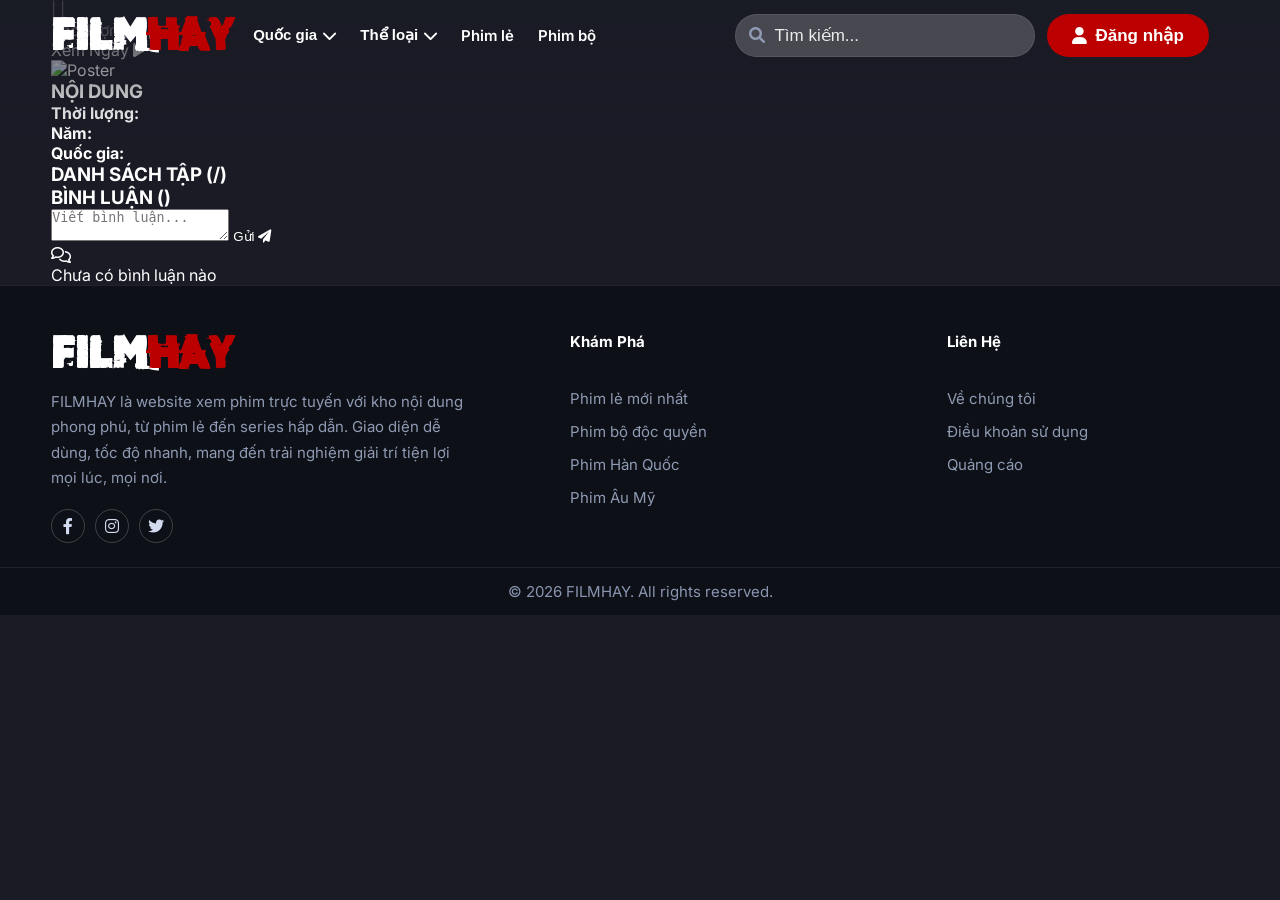
==== pages/detail.html @ 6cd1fcf9 "Add detail.html for movie detail page" ====
<!DOCTYPE html>
<html lang="vi">
<head>
    <meta charset="UTF-8">
    <meta name="viewport" content="width=device-width, initial-scale=1.0">
    <title>Chi tiết phim - FILMHAY</title>


    <link href="https://fonts.googleapis.com/css2?family=Inter:wght@400;500;600;700&display=swap" rel="stylesheet">
    <link rel="stylesheet" href="https://cdnjs.cloudflare.com/ajax/libs/font-awesome/6.0.0/css/all.min.css">

    
    <link rel="stylesheet" href="../css/global.css">
    <link rel="stylesheet" href="../css/detail.css">

</head>

<body>

  <!-- HEADER -->
    <header class="navbar">
        <div class="header-container">
            <button class="mobile-menu-button" id="mobile-menu" aria-label="Mở menu" aria-expanded="false">
                <i class="fas fa-bars"></i>
            </button>

            <a class="logo" href="../index.html" aria-label="Về trang chủ FILMHAY">FILM<span>HAY</span></a>

            <nav class="nav-links" id="main-nav">
                <a href="#" class="mobile-menu-login"><i class="fas fa-user"></i> Đăng nhập</a>

                <div class="nav-dropdown" id="country-dropdown-wrap">
                    <button class="nav-filter-button" id="country-toggle" type="button" aria-expanded="false" aria-controls="country-menu">
                        Quốc gia <i class="fas fa-chevron-down"></i>
                    </button>
                    <div class="nav-dropdown-menu" id="country-menu" role="menu" aria-label="Danh sách quốc gia">
                        <a href="filter.html?filter=country&value=han" role="menuitem">Hàn Quốc</a>
                        <a href="filter.html?filter=country&value=trung" role="menuitem">Trung Quốc</a>
                        <a href="filter.html?filter=country&value=aumy" role="menuitem">Âu Mỹ</a>
                    </div>
                </div>

                <div class="nav-dropdown" id="genre-dropdown-wrap">
                    <button class="nav-filter-button" id="genre-toggle" type="button" aria-expanded="false" aria-controls="genre-menu">
                        Thể loại <i class="fas fa-chevron-down"></i>
                    </button>
                    <div class="nav-dropdown-menu" id="genre-menu" role="menu" aria-label="Danh sách thể loại">
                        <a href="filter.html?filter=genre&value=tinhcam" role="menuitem">Tình cảm</a>
                        <a href="filter.html?filter=genre&value=tamly" role="menuitem">Tâm lý</a>
                        <a href="filter.html?filter=genre&value=hinhsu" role="menuitem">Hình sự</a>
                        <a href="filter.html?filter=genre&value=hoathinh" role="menuitem">Hoạt hình</a>
                        <a href="filter.html?filter=genre&value=cotrang" role="menuitem">Cổ trang</a>
                    </div>
                </div>

                <a href="filter.html?filter=type&value=movie">Phim lẻ</a>
                <a href="filter.html?filter=type&value=series">Phim bộ</a>
            </nav>

            <div class="nav-right">
                <div class="search-bar header-search">
                    <input type="text" placeholder="Tìm kiếm...">
                    <i class="fas fa-search"></i>
                </div>

                <div class="header-actions">
                    <button class="login-button"><i class="fas fa-user"></i><span class="login-label">Đăng nhập</span></button>
                </div>
            </div>
        </div>
    </header>

<!-- ===== MAIN ===== -->
<main class="detail-container">
    <section class="movie-hero">
        <div class="hero-background" id="hero-bg"></div>
        <div class="container hero-content">
            <div class="movie-info-header">
                <h1 id="movie-title"></h1>
                <p class="movie-original-title" id="movie-sub-title"></p>
                
                <div class="movie-meta">
                    <span id="movie-country"></span>
                    <span class="separator">|</span>
                    <span id="movie-episodes"></span>
                    <span class="separator">|</span>
                    <p>Thời lượng:
                    <span id="banner-duration"></span>
                    </p>
                </div>
                <a href="#" class="btn-primary-red">
                    Xem Ngay <i class="fas fa-play"></i>
                </a>
            </div>

            <div class="movie-poster-card">
                <img id="movie-img" src="" alt="Poster">
            </div>
        </div>
    </section>

    <div class="container detail-grid">
        <div class="detail-left">
            <section class="info-section">
                <h3>NỘI DUNG</h3>
                <p id="movie-desc" class="desc-text"></p>
                
                <div class="movie-specs-list">
                    <p><strong>Thời lượng:</strong> <span id="spec-duration"></span></p>
                    <p><strong>Năm:</strong> <span id="spec-year"></span></p>
                    <p><strong>Quốc gia:</strong> <span id="spec-country"></span></p>
                </div>
            </section>
        </div>

        <aside class="detail-right">
            <section class="episode-section">
                <h3>DANH SÁCH TẬP (<span id="current-ep-display"></span>/<span id="total-ep-display" class="highlight-red"></span>)</h3>
                <div class="episode-grid" id="episode-list"></div>
            </section>

            <section class="comment-section">
                <h3>BÌNH LUẬN (<span id="comment-count" class="highlight-red"></span>)</h3>
                <div class="comment-input-area">
                    <textarea id="comment-text" placeholder="Viết bình luận..."></textarea>
                    <button id="btn-send-comment">Gửi <i class="fas fa-paper-plane"></i></button>
                </div>
                
                <div class="comments-display" id="comments-list">
                    <div class="empty-state">
                        <i class="far fa-comments"></i>
                        <p>Chưa có bình luận nào</p>
                    </div>
                </div>
            </section>
        </aside>
    </div>
</main>
<!-- ===== FOOTER ===== -->
     <footer class="footer">
        <div class="container footer-content">
            <div class="footer-about">
                <div class="logo">FILM<span>HAY</span></div>
                <p>FILMHAY là website xem phim trực tuyến với kho nội dung phong phú, từ phim lẻ đến series hấp dẫn. Giao diện dễ dùng, tốc độ nhanh, mang đến trải nghiệm giải trí tiện lợi mọi lúc, mọi nơi.</p>
                <div class="social-links">
                    <a href="#"><i class="fab fa-facebook-f"></i></a>
                    <a href="#"><i class="fab fa-instagram"></i></a>
                    <a href="#"><i class="fab fa-twitter"></i></a>
                </div>
            </div>

            <div class="footer-links">
                <h4>Khám Phá</h4>
                <ul>
                    <li><a href="pages/filter.html?filter=type&value=movie">Phim lẻ mới nhất</a></li>
                    <li><a href="pages/filter.html?filter=type&value=series">Phim bộ độc quyền</a></li>
                    <li><a href="pages/filter.html?filter=country&value=han">Phim Hàn Quốc</a></li>
                    <li><a href="pages/filter.html?filter=country&value=aumy">Phim Âu Mỹ</a></li>
                </ul>
            </div>

            <div class="footer-links">
                <h4>Liên Hệ</h4>
                <ul>
                    <li><a href="#">Về chúng tôi</a></li>
                    <li><a href="#">Điều khoản sử dụng</a></li>
                    <li><a href="#">Quảng cáo</a></li>
                </ul>
            </div>
        </div>
        <div class="footer-bottom">
            &copy; 2026 FILMHAY. All rights reserved.
        </div>
    </footer>


<script src="../js/detail.js"></script>
<script src="../js/global.js"></script>
</body>
</html>
---- css/global.css ----
:root {
    --primary: #BC0000;
    --bg-dark: #1A1B25;
    --card-dark: #1f222b;
    --text-main: #ffffff;
    --text-muted: #8f9bb3;
    --nav-height: 70px;
    --radius-md: 10px;
    --radius-lg: 14px;
    --dropdown-bg: #272938;
    --dropdown-item-fs: 17px;}

@font-face {
    font-family: 'BDStreetSign';
    src: local('BD StreetSign Sans'), url('../assets/fonts/BDStreetSignSans-AlmostRaised.otf') format('opentype');
    font-weight: 400;
    font-style: normal;
    font-display: block;}

@font-face {
    font-family: 'CutTheCrap';
    src: local('Cut The Crap'), local('CutTheCrap'), url('../assets/fonts/Cut%20the%20crap.ttf') format('truetype');
    font-weight: 400;
    font-style: normal;
    font-display: block;}

* {
    margin: 0;
    padding: 0;
    box-sizing: border-box;}

body {
    background: #1A1B25;
    color: var(--text-main);
    overflow-x: hidden;
    font-family: 'Inter', sans-serif;}

a {
    text-decoration: none;
    color: inherit;
    transition: all 0.25s ease;}

ul { list-style: none;}

button {
    cursor: pointer;
    border: none;
    outline: none;
    background: none;
    color: inherit;}

.container {
    width: min(92%, 1200px);
    margin: 0 auto;}

.search-bar, .header-search {width: 300px;}

.navbar {height: var(--nav-height); position: fixed; inset: 0 0 auto; z-index: 1000; background: transparent; transition: background 0.28s ease;}

.navbar::before {
    content: '';
    position: absolute;
    top: 0;
    left: 0;
    right: 0;
    height: 140px;
    background: linear-gradient(
        to bottom,
        #1A1B25D9 18%,
        #1A1B258A 44%,
        #1A1B2533 75%,
        #1A1B2500 100%);
    pointer-events: none;
    transition: opacity 0.28s ease;
    z-index: 0;}

.navbar.scrolled {background: #1A1B25;}

.navbar.scrolled::before { opacity: 0;}

.header-container {
    position: relative;
    z-index: 1;
    height: 100%;
    width: min(92%, 1200px);
    margin: 0 auto;
    display: grid;
    grid-template-columns: auto auto 1fr auto;
    align-items: center;
    gap: 20px;}

.logo {
    font-family: 'CutTheCrap', 'Inter', sans-serif;
    font-size: 45px;
    font-weight: 700;
    letter-spacing: 1px;
    line-height: 0.95;}

.logo span { color: var(--primary); }

.nav-links {
    display: flex;
    justify-content: center;
    gap: 24px;
    font-weight: 600;
    font-size: 15px;}

.nav-links a:hover, .nav-links .nav-filter-button:hover { color: var(--primary);}

.nav-dropdown {position: relative; display: flex; align-items: center;}

.nav-filter-button {display: inline-flex; align-items: center; gap: 6px; font-size: inherit; font-weight: inherit; color: inherit;}

.nav-dropdown-menu {
    position: absolute;
    top: calc(100% + 10px);
    left: 0;
    min-width: 170px;
    background: var(--dropdown-bg);
    border: 1px solid #FFFFFF14;
    border-radius: 8px;
    padding: 10px 0;
    display: grid;
    gap: 2px;
    opacity: 0;
    transform: translateY(6px);
    pointer-events: none;
    transition: opacity 0.18s ease, transform 0.18s ease;
    z-index: 1200;}

.nav-dropdown.open .nav-dropdown-menu {
    opacity: 1;
    transform: translateY(0);
    pointer-events: auto;}

.nav-dropdown-menu a {
    display: block;
    padding: 11px 18px;
    color: #FFFFFFD6;
    font-size: var(--dropdown-item-fs);
    font-weight: 500;}

.nav-dropdown-menu a:hover {
    background: #FFFFFF12;
    color: #ffffff;}

.search-bar {position: relative;}

.header-search {justify-self: end;}

.search-bar input {width: 100%; height: 43px; padding: 0 14px 0 38px; border: 1px solid #FFFFFF14; border-radius: 999px; background: #FFFFFF33; color: var(--text-main); font-size: 15px; font-weight: 400;}

.search-bar input:focus {
    outline: 2px solid #BC0000;
    outline-offset: -2px;
    border-color: #FFFFFF4D;
    background: #FFFFFF4D;}

.search-bar input::placeholder {
    color: #ffffffe6;
    font-size: 17px;
    font-weight: 400;
    opacity: 1;}

.search-bar i {position: absolute; left: 14px; top: 50%; transform: translateY(-50%); color: var(--text-muted);}

.header-actions, .nav-right {
    display: flex;
    align-items: center;
    gap: 12px;}

.nav-right {justify-self: end;}

.login-button {background: var(--primary); white-space: nowrap !important; color: var(--text-main); border-radius: 999px; width: auto; min-width: 140px; height: 43px; padding: 0 25px; display: inline-flex; align-items: center; justify-content: center; font-size: 17px; font-weight: 600;}

.login-button i {margin-right: 8px;}

.login-button .login-label { font-weight: 600 !important;}

.login-button:hover {transform: translateY(-1px);}

.user-info {
    color: #fff;
    display: flex;
    align-items: center;
    gap: 10px;
}

.user-name {
    font-weight: 600;
}

.logout-btn {
    background: var(--primary);
    color: #fff;
    border: none;
    padding: 0 16px;
    border-radius: 999px;
    cursor: pointer;
    font-weight: 600;
    font-size: 17px;
    line-height: 1.1;
    min-height: 43px;
}

.logout-btn:hover {
    filter: brightness(1.08);
}

.mobile-menu-button {display: none; width: 40px; height: 40px; border-radius: 50%; border: 1px solid #FFFFFF29;}

.mobile-menu-login {display: none;}

.mobile-nav-backdrop {
    display: none;
    position: fixed;
    inset: 0;
    background: #090A0E9E;
    z-index: 900;}

.footer {
    border-top: 1px solid #FFFFFF14;
    background: #0d1017;}

.footer-content {
    padding: 46px 0 24px;
    display: grid;
    grid-template-columns: 1.5fr 1fr 1fr;
    column-gap: 96px;
    row-gap: 24px;}

.footer-about p {
    margin-top: 14px;
    color: var(--text-muted);
    font-size: 15px;
    line-height: 1.7;
    max-width: 460px;}

.social-links {
    margin-top: 18px;
    display: flex;
    gap: 10px;}

.social-links a {width: 34px; height: 34px; border-radius: 50%; display: grid; place-items: center; border: 1px solid #FFFFFF33; color: #d3dbf0;}

.footer-links h4 {
    font-size: 15px;
    margin-bottom: 38px;}

.footer-links ul {
    display: grid;
    gap: 14px;
    color: var(--text-muted);
    font-size: 15px;}

.footer-links a:hover, .social-links a:hover {
    color: var(--primary);
    border-color: #BC000080;}

.footer-bottom {
    border-top: 1px solid #FFFFFF14;
    text-align: center;
    color: #8a95b0;
    font-size: 15px;
    padding: 14px 0;}

@media (min-width: 1440px) {
    .header-container {
        width: min(96%, 1760px);
        gap: 26px;}

    .nav-links {
        justify-content: flex-start;
        gap: 28px;
        font-size: 17px;}

    .nav-right {gap: 14px;}

    .search-bar input {font-size: 17px;}

    .search-bar input::placeholder {
        font-size: 17px;
        font-weight: 400;}

    .login-button {width: 168px; padding: 0;}
}

@media (max-width: 1100px) {
    .header-search {width: 220px;}
    .search-bar input {font-size: 13px;}
    .login-button {min-width: 120px; padding: 0 18px;}
}

@media (max-width: 1000px) {
    .footer-content {
        grid-template-columns: 1fr;
        text-align: center;
        padding: 44px 0 24px;
        row-gap: 36px;}

    .footer-about {
        margin-bottom: 0;}

    .footer-about p {
        margin-inline: auto;
        max-width: 760px;}

    .footer-links {
        margin-bottom: 0;}

    .footer-links h4 {margin-bottom: 24px;}

    .social-links {
        justify-content: center;
        margin-top: 22px;}
}

@media (max-width: 880px) {
    .mobile-menu-button {
        display: grid;
        place-items: center;}

    .nav-links {
        position: fixed;
        top: calc(var(--nav-height) + 8px);
        left: 12px;
        transform: translateY(-10px);
        width: min(calc(100% - 24px), 430px);
        background: #272c45;
        border: 1px solid #FFFFFF14;
        border-radius: 22px;
        padding: 20px 30px 24px;
        box-sizing: border-box;
        display: grid;
        grid-template-columns: 1fr 1fr;
        grid-auto-rows: minmax(40px, auto);
        gap: 18px 34px;
        opacity: 0;
        pointer-events: none;
        transition: opacity 0.2s ease, transform 0.2s ease;
        z-index: 1001;}

    .nav-links.open {
        opacity: 1;
        pointer-events: auto;
        transform: translateY(0);}

    .nav-links a:not(.mobile-menu-login), .nav-filter-button {
        font-size: 17px;
        font-weight: 700;
        color: #FFFFFFF2;
        text-align: center;
        justify-self: center;
        width: 100%;
        display: inline-flex;
        align-items: center;
        justify-content: center;
        line-height: 1.2;}

    .nav-links .nav-dropdown {
        width: 100%;
        justify-content: center;}

    .nav-links a .fa-chevron-down, .nav-links .nav-filter-button .fa-chevron-down {margin-left: 8px;}

    .mobile-menu-login {
        grid-column: 1 / -1;
        display: inline-flex;
        align-items: center;
        justify-content: center;
        gap: 10px;
        width: fit-content !important;
        margin: 2px auto 8px;
        padding: 9px 24px;
        border-radius: 999px;
        background: #BC0000;
        color: #ffffff;
        font-size: 17px;
        font-weight: 600;}

    .mobile-menu-login.mobile-user-info {
        width: fit-content !important;
        margin: 2px auto 8px;
        padding: 0;
        background: transparent;
        justify-content: center;
        gap: 12px;
    }

    .mobile-user-name {
        color: #FFFFFFF2;
        font-size: 17px;
        font-weight: 700;
    }

    .mobile-logout-btn {
        background: var(--primary);
        color: #fff;
        border: none;
        border-radius: 999px;
        min-height: 43px;
        padding: 0 18px;
        font-size: 17px;
        font-weight: 600;
        cursor: pointer;
    }

    .mobile-nav-backdrop.show {display: block;}

    .header-container {
        gap: 10px;
        width: min(95%, 1200px);}

    .header-search {width: 300px;}

    .header-actions {display: none;}

    .login-button {display: none;}
}

@media (max-width: 640px) {
    :root { --nav-height: 62px;}

    .logo {font-size: 39px;}

    .header-container {
        grid-template-columns: auto auto 1fr;
        gap: 8px;
        width: 96%;}

    .header-search {width: 192px;}

    .header-actions {display: none;}

    .search-bar input {
        font-size: 13px;
        padding: 8px 10px 8px 32px;}

    .search-bar i {
        left: 11px;
        font-size: 12px;}

    .nav-links {
        left: 8px;
        width: min(calc(100% - 16px), 360px);
        padding: 18px 20px 20px;
        grid-auto-rows: minmax(38px, auto);
        gap: 14px 16px;
        border-radius: 20px;}

    .nav-links a:not(.mobile-menu-login),
    .nav-filter-button {
        font-size: 15px;}

    .mobile-menu-login {
        padding: 8px 18px;
        margin-bottom: 4px;}

    .mobile-user-name {
        font-size: 15px;
    }

    .mobile-logout-btn {
        min-height: 38px;
        padding: 0 14px;
        font-size: 15px;
    }

    .footer-content {
        grid-template-columns: 1fr;
        text-align: center;
        padding: 36px 0 18px;
        row-gap: 30px;}

    .footer-about p {margin-inline: auto;}

    .social-links {justify-content: center;}
}

@media (max-width: 440px) {
    .logo {font-size: 34px;}

    .header-search {width: 120px;}
}
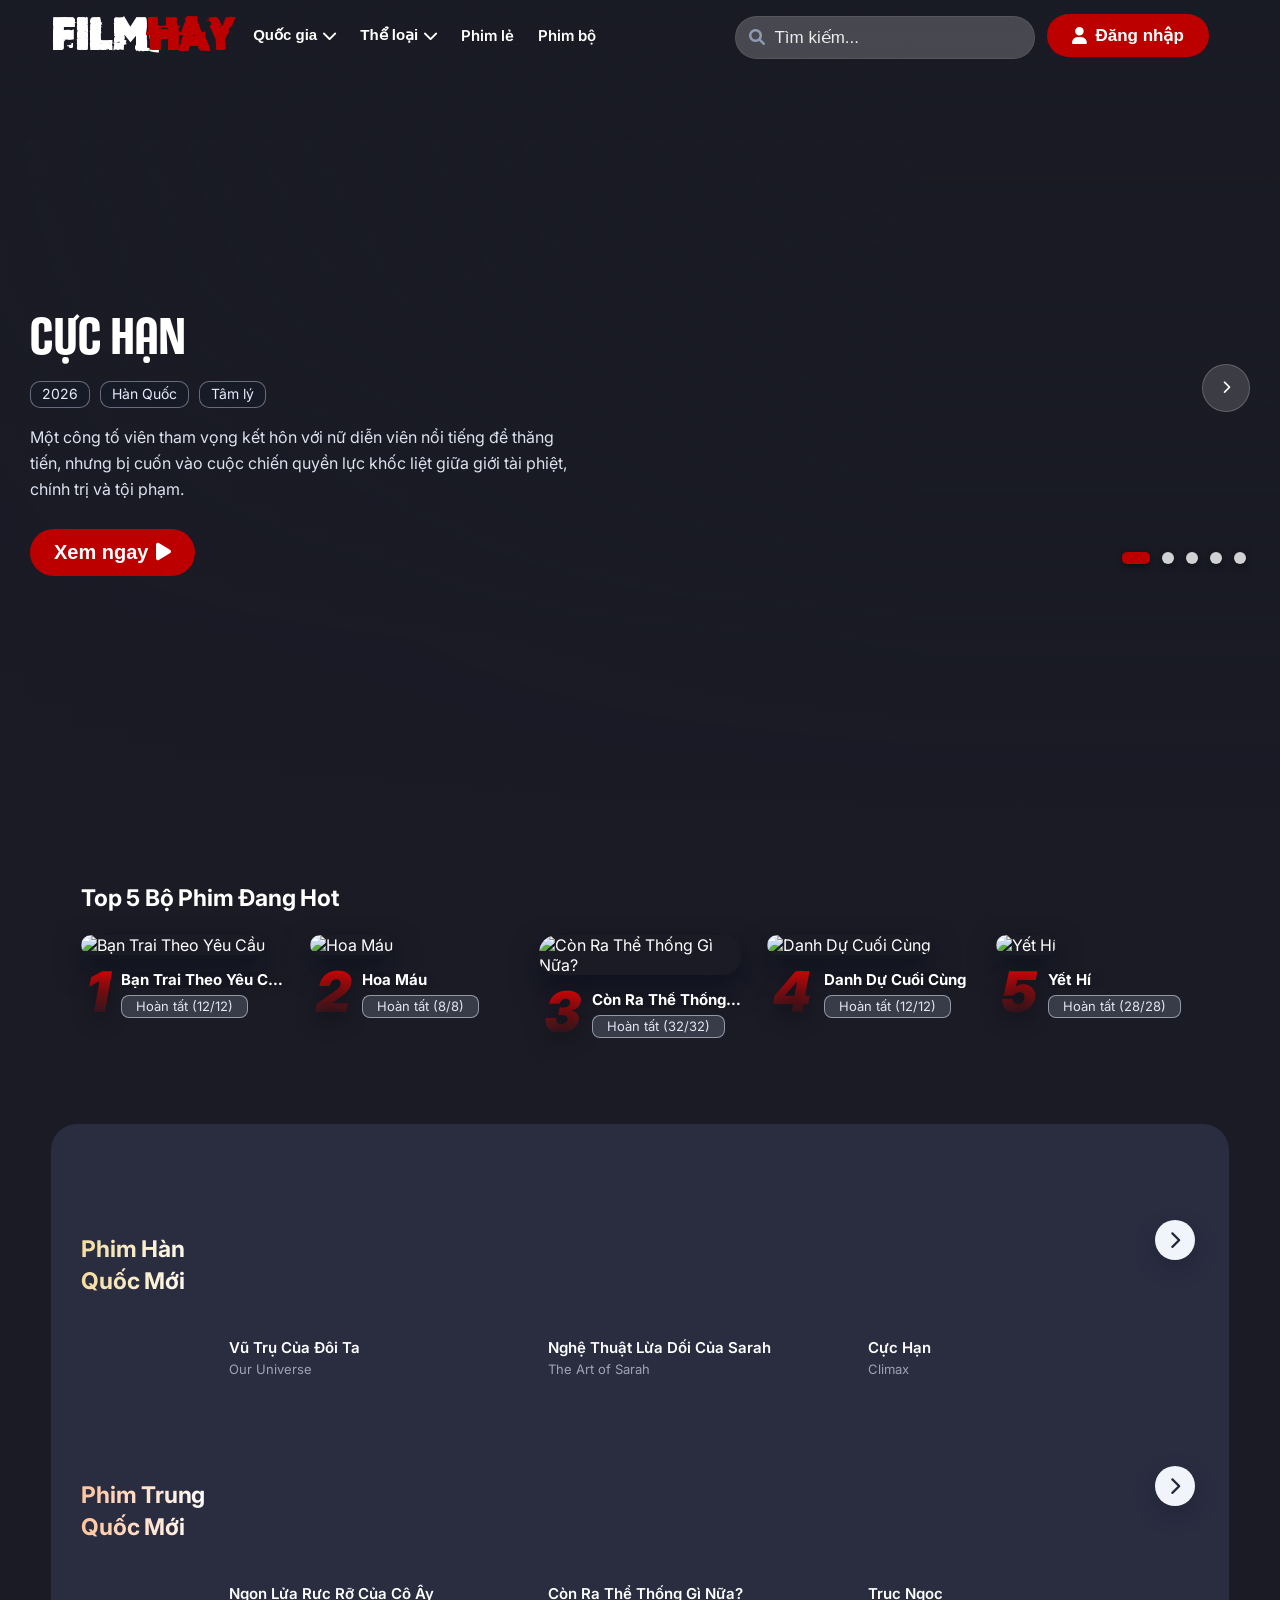
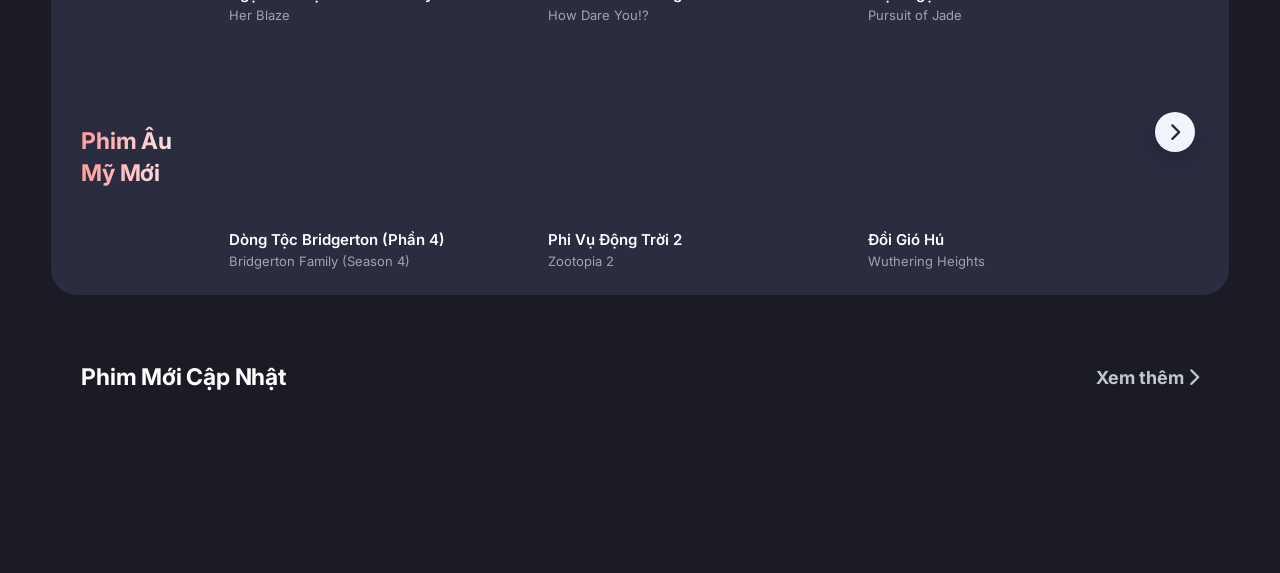
==== commit 7bc17e70: "Update detail.html" ====
--- a/pages/detail.html
+++ b/pages/detail.html
@@ -27,7 +27,7 @@
             <a class="logo" href="../index.html" aria-label="Về trang chủ FILMHAY">FILM<span>HAY</span></a>
 
             <nav class="nav-links" id="main-nav">
-                <a href="#" class="mobile-menu-login"><i class="fas fa-user"></i> Đăng nhập</a>
+                    <a href="auth.html" class="mobile-menu-login"><i class="fas fa-user"></i> Đăng nhập</a>
 
                 <div class="nav-dropdown" id="country-dropdown-wrap">
                     <button class="nav-filter-button" id="country-toggle" type="button" aria-expanded="false" aria-controls="country-menu">
@@ -59,18 +59,22 @@
 
             <div class="nav-right">
                 <div class="search-bar header-search">
-                    <input type="text" placeholder="Tìm kiếm...">
-                    <i class="fas fa-search"></i>
+                    <input type="text" id="search-input" placeholder="Tìm kiếm...">
+                    <i class="fas fa-search" id="search-icon"></i>
                 </div>
 
-                <div class="header-actions">
-                    <button class="login-button"><i class="fas fa-user"></i><span class="login-label">Đăng nhập</span></button>
+               <div class="header-actions">
+                    <a href="auth.html" style="text-decoration: none;">
+                        <button class="login-button">
+                            <i class="fas fa-user"></i>
+                            <span class="login-label">Đăng nhập</span>
+                        </button>
+                    </a>
                 </div>
             </div>
         </div>
     </header>
 
-<!-- ===== MAIN ===== -->
 <main class="detail-container">
     <section class="movie-hero">
         <div class="hero-background" id="hero-bg"></div>
@@ -88,7 +92,7 @@
                     <span id="banner-duration"></span>
                     </p>
                 </div>
-                <a href="#" class="btn-primary-red">
+                <a href="#" id="btn-watch" class="btn-primary-red">
                     Xem Ngay <i class="fas fa-play"></i>
                 </a>
             </div>
@@ -136,8 +140,9 @@
         </aside>
     </div>
 </main>
-<!-- ===== FOOTER ===== -->
-     <footer class="footer">
+
+<!-- FOOTER -->
+    <footer class="footer">
         <div class="container footer-content">
             <div class="footer-about">
                 <div class="logo">FILM<span>HAY</span></div>
@@ -152,10 +157,10 @@
             <div class="footer-links">
                 <h4>Khám Phá</h4>
                 <ul>
-                    <li><a href="pages/filter.html?filter=type&value=movie">Phim lẻ mới nhất</a></li>
-                    <li><a href="pages/filter.html?filter=type&value=series">Phim bộ độc quyền</a></li>
-                    <li><a href="pages/filter.html?filter=country&value=han">Phim Hàn Quốc</a></li>
-                    <li><a href="pages/filter.html?filter=country&value=aumy">Phim Âu Mỹ</a></li>
+                    <li><a href="filter.html?filter=type&value=movie">Phim lẻ mới nhất</a></li>
+                    <li><a href="filter.html?filter=type&value=series">Phim bộ độc quyền</a></li>
+                    <li><a href="filter.html?filter=country&value=han">Phim Hàn Quốc</a></li>
+                    <li><a href="filter.html?filter=country&value=aumy">Phim Âu Mỹ</a></li>
                 </ul>
             </div>
 
@@ -174,7 +179,8 @@
     </footer>
 
 
+<script src="../js/global.js"></script>
+<script src="../js/search.js"></script>
 <script src="../js/detail.js"></script>
-<script src="../js/global.js"></script>
 </body>
 </html>
--- a/css/detail.css
+++ b/css/detail.css
@@ -0,0 +1,382 @@
+:root {
+    --primary-red: #e50914;
+    --bg-dark: #0f0f14;
+    --bg-card: #1a1a21;
+    --text-white: #ffffff;
+    --text-gray: #b3b3b3;
+    --border-color: #2a2a32;
+}
+
+body {
+    background-color: var(--bg-dark);
+    color: var(--text-white);
+    font-family: 'Inter', sans-serif;
+    margin: 0;
+}
+
+.detail-container {
+    padding-top: 70px; 
+}
+
+.container {
+    max-width: 1300px;
+    margin: 0 auto;
+    padding: 0 20px;
+}
+
+.movie-hero {
+   position: relative;
+   padding: 60px 0;
+   min-height: 450px;
+   display: flex;
+   align-items: center;
+}
+
+.hero-background {
+    position: absolute;
+    top: 0; left: 0; width: 100%; height: 100%;
+    background-size: cover;
+    background-position: center;
+    filter: brightness(0.9);
+    z-index: -1;
+}
+
+.movie-hero::after {
+    content: '';
+    position: absolute;
+    bottom: 0; left: 0; width: 100%; height: 100%;
+    background: linear-gradient(to bottom, transparent 10%, var(--bg-dark));
+    z-index: 0;
+}
+
+.hero-content {
+    position: relative;
+    z-index: 1;
+    display: flex;
+    justify-content: space-between;
+    align-items: flex-end;
+    width: 100%;
+}
+
+.movie-info-header h1 {
+    font-size: 3rem;
+    margin-bottom: 5px;
+    font-weight: 700;
+}
+
+.movie-original-title {
+    font-size: 1.2rem;
+    color: var(--text-gray);
+    margin-bottom: 20px;
+}
+
+.movie-meta {
+    margin-bottom: 30px;
+    font-size: 0.95rem;
+    color: #eee;
+    display: flex;
+    align-items: center;
+    padding-left: 0; 
+}
+
+.separator {
+    margin: 0 10px;
+    color: var(--text-gray);
+}
+
+.btn-primary-red {
+    display: inline-block;
+    background: var(--primary-red);
+    color: white;
+    padding: 12px 35px;
+    border-radius: 6px;
+    text-decoration: none;
+    font-weight: 600;
+    transition: 0.3s;
+}
+
+.btn-primary-red:hover {
+    background: #ff0000;
+    box-shadow: 0 0 15px rgba(229, 9, 20, 0.4);
+}
+
+.movie-poster-card img {
+    width: 280px;
+    border-radius: 12px;
+    box-shadow: 0 15px 40px rgba(0,0,0,0.7);
+    border: 1px solid rgba(255,255,255,0.1);
+}
+
+.detail-grid {
+    display: grid;
+    grid-template-columns: 350px 1fr; 
+    gap: 0; 
+    margin-top: 40px;
+    margin-bottom: 100px;
+    align-items: start;
+}
+
+.detail-left {
+    padding-right: 50px;
+    display: flex;
+    flex-direction: column;
+    align-items: flex-start; 
+}
+
+.detail-right {
+    border-left: 1px solid var(--border-color);
+    padding-left: 50px;
+    display: flex;
+    flex-direction: column;
+}
+
+h3 {
+    font-family: 'Inter', sans-serif;
+    font-size: 20px;
+    font-weight: 700;
+    margin-top: 0; 
+    margin-bottom: 25px;
+    padding-left: 0;
+    text-transform: uppercase;
+    letter-spacing: 1px;
+    color: var(--text-white);
+    display: flex;
+    align-items: center;
+    justify-content: flex-start; 
+    gap: 0; 
+}
+
+.highlight-red {
+    color: var(--primary-red);
+    margin-left: 4px; 
+    display: inline-block;
+}
+
+.desc-text {
+    line-height: 1.8;
+    color: var(--text-gray);
+    margin-top: 0;
+    margin-bottom: 40px;
+    margin-left: 0; 
+    padding-left: 0;
+    text-align: justify;
+    font-size: 0.95rem;
+    width: 100%;
+}
+
+.movie-specs-list {
+    width: 100%;
+    padding-left: 0;
+    margin-left: 0;
+}
+
+.movie-specs-list p {
+    margin-bottom: 12px;
+    margin-left: 0;
+    padding-left: 0;
+    font-size: 0.9rem;
+    color: var(--text-gray);
+    display: flex; 
+}
+
+.movie-specs-list strong {
+    color: var(--text-white);
+    min-width: 110px; 
+    display: inline-block;
+    font-weight: 600;
+    flex-shrink: 0;
+}
+
+.episode-section {
+    margin-bottom: 50px;
+    width: 100%;
+}
+.episode-grid {
+    display: grid;
+    grid-template-columns: repeat(auto-fill, minmax(110px, 1fr));
+    gap: 12px;
+    padding-left: 0;
+}
+.ep-item {
+    background: var(--bg-card);
+    color: var(--text-white) !important;
+    padding: 12px 10px;
+    border-radius: 10px;
+    text-align: center;
+    font-size: 0.85rem;
+    transition: 0.2s;
+    display: flex;
+    align-items: center;
+    justify-content: center;
+    gap: 8px;
+    border: 1px solid transparent;
+}
+
+.ep-item:hover {
+    background: var(--primary-red);
+    border-color: var(--primary-red);
+}
+
+.comment-input-area {
+    background: var(--bg-card);
+    border-radius: 8px;
+    padding: 20px;
+    position: relative;
+    border: 1px solid var(--border-color);
+    margin-bottom: 30px;
+}
+
+.comment-input-area textarea {
+    width: 100%;
+    height: 60px;
+    background: transparent;
+    border: none;
+    color: white;
+    resize: none;
+    outline: none;
+    font-size: 0.95rem;
+}
+
+#btn-send-comment {
+    position: absolute;
+    bottom: 20px;
+    right: 20px;
+    background: none;
+    border: none;
+    color: var(--text-white);
+    cursor: pointer;
+    font-size: 0.9rem;
+    font-weight: 600;
+    display: flex;
+    align-items: center;
+    gap: 10px;
+}
+
+.empty-state {
+    background: var(--bg-card);
+    border-radius: 8px;
+    text-align: center;
+    padding: 80px 0;
+    color: var(--text-gray);
+    border: 1px solid var(--border-color);
+}
+.footer {
+    border-top: 1px solid #FFFFFF14;
+    background: #0d1017;}
+
+.footer-content {
+    padding: 46px 0 24px;
+    display: grid;
+    grid-template-columns: 1.5fr 1fr 1fr;
+    column-gap: 96px;
+    row-gap: 24px;}
+
+.footer-about p {
+    margin-top: 14px;
+    color: var(--text-muted);
+    font-size: 15px;
+    line-height: 1.7;
+    max-width: 460px;}
+
+.social-links {
+    margin-top: 18px;
+    display: flex;
+    gap: 10px;}
+
+.social-links a {width: 34px; height: 34px; border-radius: 50%; display: grid; place-items: center; border: 1px solid #FFFFFF33; color: #d3dbf0;}
+
+.footer-links h4 {
+    font-size: 15px;
+    margin-bottom: 38px;}
+
+.footer-links ul {
+    display: grid;
+    gap: 14px;
+    color: var(--text-muted);
+    font-size: 15px;}
+
+.footer-links a:hover, .social-links a:hover {
+    color: var(--primary);
+    border-color: #BC000080;}
+
+.footer-bottom {
+    border-top: 1px solid #FFFFFF14;
+    text-align: center;
+    color: #8a95b0;
+    font-size: 15px;
+    padding: 14px 0;}
+
+@media (max-width: 992px) {
+    .hero-content {
+        flex-direction: column;
+        align-items: center;
+        text-align: center;
+    }
+
+    .movie-info-header h1 {
+        font-size: 2rem;
+    }
+
+    .movie-meta {
+        justify-content: center;
+    }
+
+    .movie-poster-card {
+        order: -1;
+        margin-bottom: 30px;
+    }
+
+    .movie-poster-card img {
+        width: 200px;
+    }
+    .detail-grid {
+        grid-template-columns: 1fr;
+        margin-bottom: 50px;
+    }
+
+    .detail-left {
+        padding-right: 0;
+        margin-bottom: 40px;
+    }
+
+    .detail-right {
+        border-left: none;
+        border-top: 1px solid var(--border-color);
+        padding-left: 0;
+        padding-top: 40px;
+    }
+    .footer-content {
+        grid-template-columns: 1fr;
+        text-align: center;
+        column-gap: 0;
+        padding: 40px 20px;
+    }
+
+    .footer-about p {
+        margin: 14px auto;
+    }
+
+    .social-links {
+        justify-content: center;
+    }
+
+    .footer-links h4 {
+        margin-bottom: 15px;
+        margin-top: 20px;
+    }
+}
+
+@media (max-width: 480px) {
+    .episode-grid {
+        grid-template-columns: repeat(auto-fill, minmax(90px, 1fr));
+    }
+
+    .btn-primary-red {
+        padding: 10px 25px;
+        width: 100%; 
+    }
+
+    .movie-info-header h1 {
+        font-size: 1.5rem;
+    }
+}
